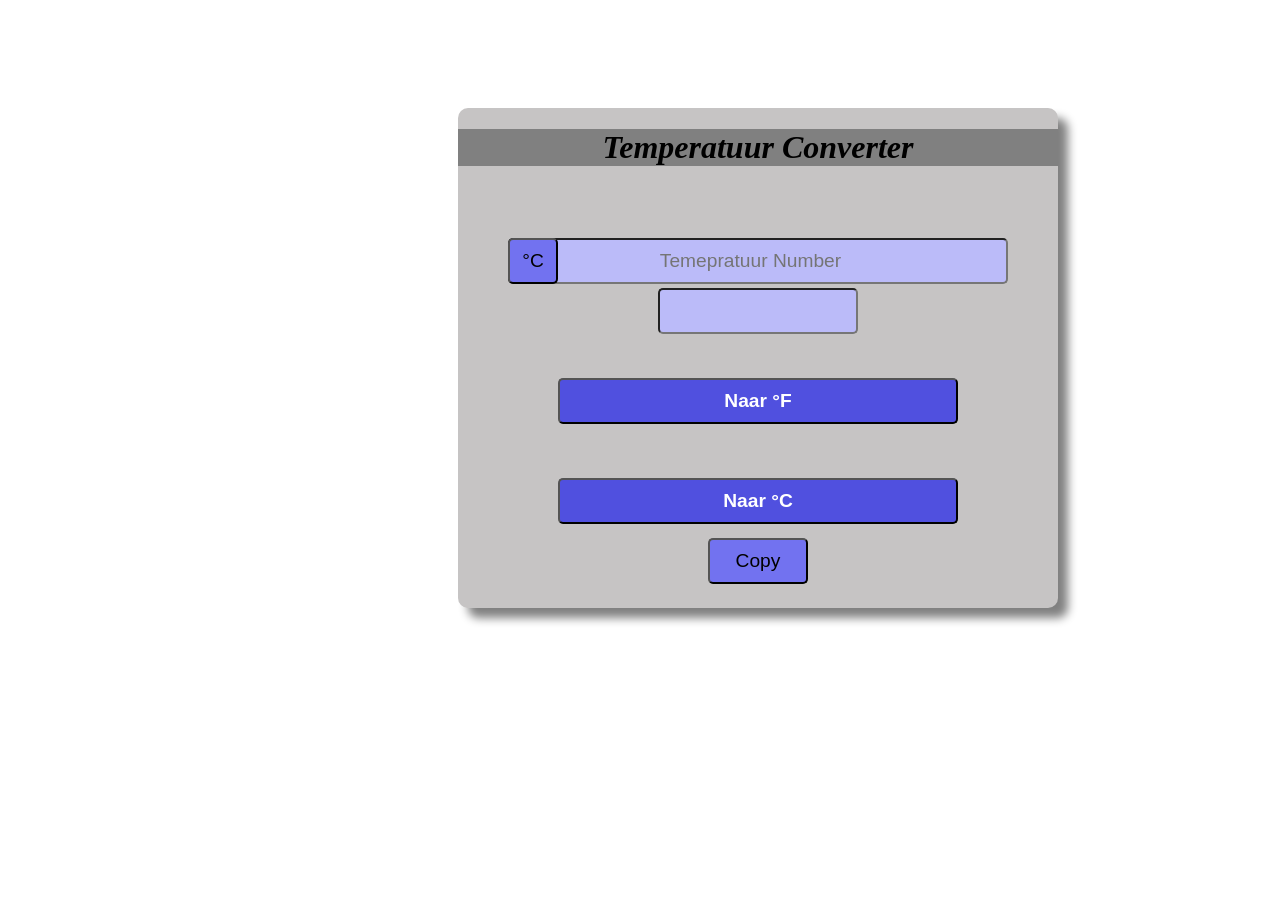
==== SiteAssets/TemepratuurConverter/index.html @ 51cd4a2d "portfolio modern maken" ====
<html lang="nl">
<head>
    <meta charset="UTF-8">
    <meta name="viewport" content="width=device-width, initial-scale=1.0">
    <link rel="stylesheet" href="style.css">
    <script src="script.js"></script>
    <title>Temeprature Converter</title>
</head>
<body>
    
    <div id="container">
        <h1 id="Title">Temperatuur Converter</h1>

        <input type="number" id="UitslagBox" placeholder="Temepratuur Number">
        <button id="CelButton" onclick="ConvertC()" >Naar °C</button>
        <button id="FarButton" onclick="ConvertF()" >Naar °F</button>
        <button id="Shadow" onclick="OnClicked()" >Copy</button>
        <button id="TypeConvert" onclick="ChangeConvert(TypeConvert)" >°C</button>
        <input type="text" readonly="true" id="ResultBox">

    </div>

    <div id="container2" >
        <h1 id="Title">Temperatuur Converter (copy)</h1>

        <input type="number" id="UitslagBox2" placeholder="Temepratuur Number">
        <button id="CelButton2" onclick="ConvertC2()">Naar °C</button>
        <button id="FarButton2" onclick="ConvertF2()">Naar °F</button>
        <button id="TypeConvert2" onclick="ChangeConvert(TypeConvert2)" >°C</button>
        <button id="Shadow2">Copy</button>
        <input type="text" readonly="true" id="ResultBox2">
    </div>

</body>
</html>
---- SiteAssets/TemepratuurConverter/style.css ----
#container {
    
    position: absolute;
    background-color: rgb(198, 196, 196);
    width: 600px;
    height: 500px;
    margin-left: 450px;
    margin-top: 100px;
    border-radius: 10px;
    box-shadow: 10px 10px 10px gray ;
    transition: 1s;


}
#container2 {
    
    position: absolute;
    background-color: rgb(198, 196, 196);
    width: 600px;
    height: 500px;
    margin-left: 900px;
    margin-top: 100px;
    border-radius: 10px;
    box-shadow: 10px 10px 10px gray ;
    opacity: 0;
    transition: 1s;


}


#CelButton {

    position: inherit;
    margin-left: 100px;
    margin-top: 290px;
    text-align: center;
    background-color: rgb(80, 80, 223);
    width: 400px;
    height: auto;
    padding-bottom: 10px;
    padding-top: 10px;
    font-size: larger;
    border-radius: 5px;
    font-weight: bold;
    color: white;
    transition: 0.2s;
    

}
#CelButton:hover{
    scale: 1.1;
}




#CelButton2 {

    position: inherit;
    margin-left: 100px;
    margin-top: 290px;
    text-align: center;
    background-color: rgb(80, 80, 223);
    width: 400px;
    height: auto;
    padding-bottom: 10px;
    padding-top: 10px;
    font-size: larger;
    border-radius: 5px;
    font-weight: bold;
    color: white;
    transition: 0.2s;

}

#FarButton {

    position: inherit;
    margin-left: 100px;
    margin-top: 190px;
    text-align: center;
    background-color: rgb(80, 80, 223);
    width: 400px;
    height: auto;
    padding-bottom: 10px;
    padding-top: 10px;
    font-size: larger;
    border-radius: 5px;
    font-weight: bold;
    color: white;
    transition: 0.2s;

}

#FarButton:hover {
    scale: 1.1;
}


#FarButton2 {

    position: inherit;
    margin-left: 100px;
    margin-top: 190px;
    text-align: center;
    background-color: rgb(80, 80, 223);
    width: 400px;
    height: auto;
    padding-bottom: 10px;
    padding-top: 10px;
    font-size: larger;
    border-radius: 5px;
    font-weight: bold;
    color: white;
    transition: 0.2s;

}
#FarButton2:hover{
    scale: calc(1.1);
}
#CelButton2:hover{
    scale: calc(1.1);
}

#UitslagBox {
    position: inherit;
    margin-left: 50px;
    margin-top: 50px;
    text-align: center;
    background-color: rgb(187, 187, 249);
    width: 500px;
    height: auto;
    padding-bottom: 10px;
    padding-top: 10px;
    font-size: larger;
    border-radius: 5px;
    
    

}
#ResultBox {
    position: inherit;
    margin-left: 200px;
    margin-top: 100px;
    text-align: center;
    background-color: rgb(187, 187, 249);
    width: 200px;
    height: auto;
    padding-bottom: 10px;
    padding-top: 10px;
    font-size: larger;
    border-radius: 5px;
}
#ResultBox2 {
    position: inherit;
    margin-left: 200px;
    margin-top: 100px;
    text-align: center;
    background-color: rgb(187, 187, 249);
    width: 200px;
    height: auto;
    padding-bottom: 10px;
    padding-top: 10px;
    font-size: larger;
    border-radius: 5px;
}

#UitslagBox2 {
    position: inherit;
    margin-left: 50px;
    margin-top: 50px;
    text-align: center;
    background-color: rgb(187, 187, 249);
    width: 500px;
    height: auto;
    padding-bottom: 10px;
    padding-top: 10px;
    font-size: larger;
    border-radius: 5px;
    
    

}

#Title {
    background-color: gray;
    text-align: center;
    font-weight: bolder;
    font-style: italic;

}

#Shadow {
    position: inherit;
    margin-left: 250px;
    margin-top: 350px;
    text-align: center;
    background-color: rgb(114, 114, 240);
    width: 100px;
    height: auto;
    padding-bottom: 10px;
    padding-top: 10px;
    font-size: larger;
    border-radius: 5px;
    transition: 0.5s;


}
#Shadow:hover{
    opacity: 0.7;
}
#Shadow2:hover{
    opacity: 0.7;
}

#Shadow2 {
    position: inherit;
    margin-left: 250px;
    margin-top: 350px;
    text-align: center;
    background-color: rgb(114, 114, 240);
    width: 100px;
    height: auto;
    padding-bottom: 10px;
    padding-top: 10px;
    font-size: larger;
    border-radius: 5px;
    transition: 0.5s;

}

#TypeConvert {
    position: inherit;
    margin-left: 50px;
    margin-top: 50px;
    text-align: center;
    background-color: rgb(114, 114, 240);
    width: 50px;
    height: auto;
    padding-bottom: 10px;
    padding-top: 10px;
    font-size: larger;
    border-radius: 5px;
    transition: 0.5s;
}

#TypeConvert2 {
    position: inherit;
    margin-left: 50px;
    margin-top: 50px;
    text-align: center;
    background-color: rgb(114, 114, 240);
    width: 50px;
    height: auto;
    padding-bottom: 10px;
    padding-top: 10px;
    font-size: larger;
    border-radius: 5px;
    transition: 0.5s;
}
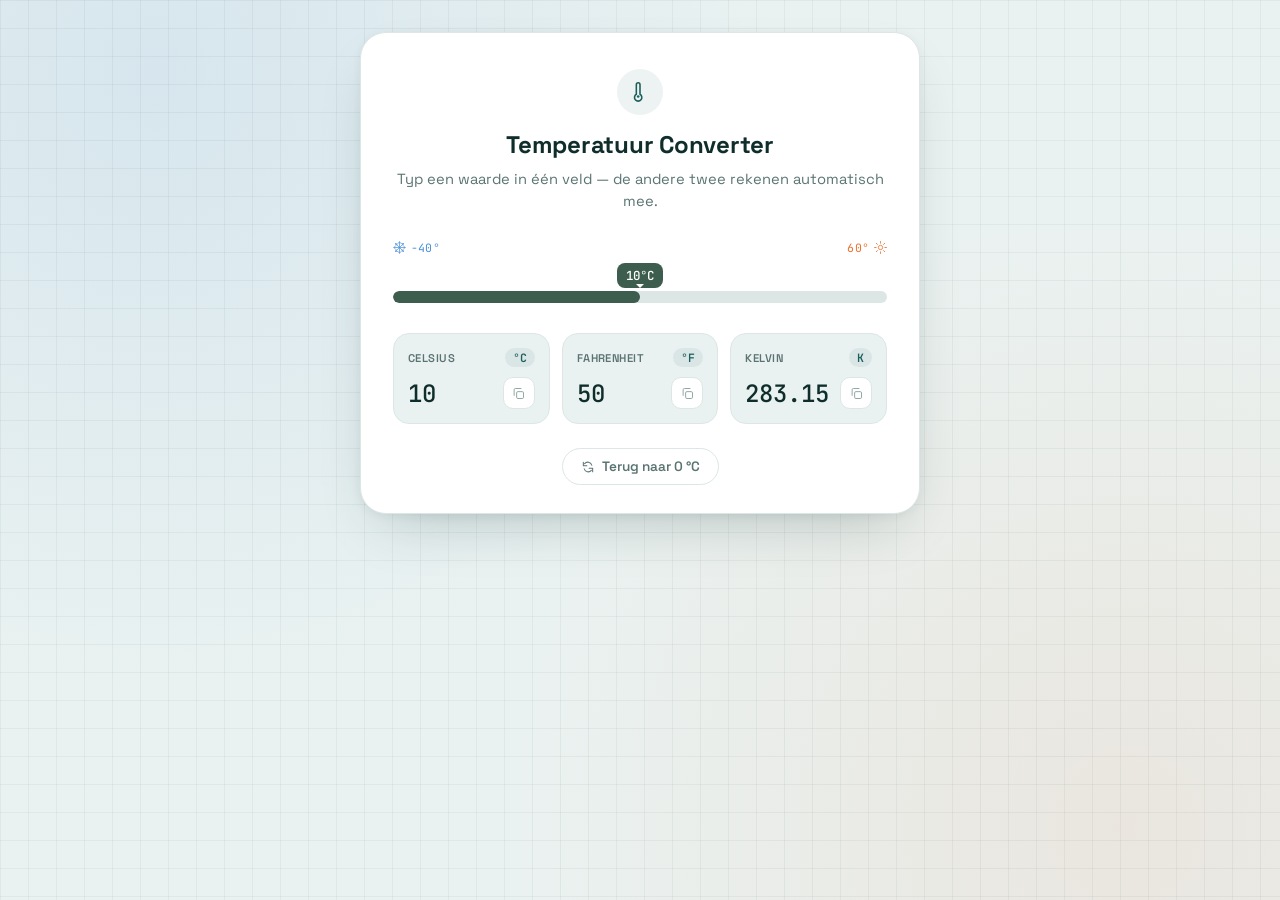
==== commit 30b91a3d: "update portfolio projecten" ====
--- a/SiteAssets/TemepratuurConverter/index.html
+++ b/SiteAssets/TemepratuurConverter/index.html
@@ -1,37 +1,111 @@
+<!DOCTYPE html>
 <html lang="nl">
 <head>
-    <meta charset="UTF-8">
-    <meta name="viewport" content="width=device-width, initial-scale=1.0">
-    <link rel="stylesheet" href="style.css">
-    <script src="script.js"></script>
-    <title>Temeprature Converter</title>
+<meta charset="UTF-8">
+<meta name="viewport" content="width=device-width, initial-scale=1.0">
+<title>Temperatuur Converter</title>
+<link rel="preconnect" href="https://fonts.googleapis.com">
+<link rel="preconnect" href="https://fonts.gstatic.com" crossorigin>
+<link href="https://fonts.googleapis.com/css2?family=Space+Grotesk:wght@500;600;700&family=JetBrains+Mono:wght@400;500;600&display=swap" rel="stylesheet">
+<link rel="stylesheet" href="style.css">
 </head>
 <body>
-    
-    <div id="container">
-        <h1 id="Title">Temperatuur Converter</h1>
 
-        <input type="number" id="UitslagBox" placeholder="Temepratuur Number">
-        <button id="CelButton" onclick="ConvertC()" >Naar °C</button>
-        <button id="FarButton" onclick="ConvertF()" >Naar °F</button>
-        <button id="Shadow" onclick="OnClicked()" >Copy</button>
-        <button id="TypeConvert" onclick="ChangeConvert(TypeConvert)" >°C</button>
-        <input type="text" readonly="true" id="ResultBox">
+  <main class="app">
+    <div class="card">
 
+      <header class="app__header">
+        <div class="app__icon" aria-hidden="true">
+          <svg viewBox="0 0 24 24" fill="none" xmlns="http://www.w3.org/2000/svg">
+            <path d="M12 14.5V4a2 2 0 0 0-4 0v10.5a4 4 0 1 0 4 0Z" stroke="currentColor" stroke-width="1.7" stroke-linecap="round" stroke-linejoin="round"/>
+            <circle cx="10" cy="17" r="1.4" fill="currentColor"/>
+          </svg>
+        </div>
+        <h1>Temperatuur Converter</h1>
+        <p class="app__subtitle">Typ een waarde in één veld — de andere twee rekenen automatisch mee.</p>
+      </header>
+
+      <section class="gauge" aria-label="Temperatuurmeter" id="gauge">
+        <div class="gauge__labels" aria-hidden="true">
+          <span class="gauge__end">
+            <svg viewBox="0 0 24 24" fill="none"><path d="M12 2v20M12 2l-2.5 2M12 2l2.5 2M12 22l-2.5-2M12 22l2.5-2M2 12h20M2 12l2-2.5M2 12l2 2.5M22 12l-2-2.5M22 12l-2 2.5M5 5l14 14M5 5l3.2.5M5 5l.5 3.2M19 19l-3.2-.5M19 19l-.5-3.2M19 5L5 19M19 5l-3.2-.5M19 5l-.5 3.2M5 19l3.2.5M5 19l.5-3.2" stroke="currentColor" stroke-width="1.3" stroke-linecap="round"/></svg>
+            −40°
+          </span>
+          <span class="gauge__end gauge__end--hot">
+            60°
+            <svg viewBox="0 0 24 24" fill="none"><circle cx="12" cy="12" r="4" stroke="currentColor" stroke-width="1.5"/><path d="M12 1v3M12 20v3M4.2 4.2l2.1 2.1M17.7 17.7l2.1 2.1M1 12h3M20 12h3M4.2 19.8l2.1-2.1M17.7 6.3l2.1-2.1" stroke="currentColor" stroke-width="1.5" stroke-linecap="round"/></svg>
+          </span>
+        </div>
+        <div class="gauge__track-wrap">
+          <div class="gauge__badge" id="gaugeBadge">10°C</div>
+          <div class="gauge__track">
+            <div class="gauge__fill" id="gaugeFill"></div>
+          </div>
+        </div>
+      </section>
+
+      <section class="fields" aria-label="Temperatuurwaarden">
+
+        <div class="field" data-unit="celsius">
+          <div class="field__top">
+            <label for="celsius">Celsius</label>
+            <span class="field__chip">°C</span>
+          </div>
+          <div class="field__row">
+            <input type="text" inputmode="decimal" id="celsius" value="10" autocomplete="off" aria-describedby="celsiusHint">
+            <button class="copy-btn" data-copy="celsius" type="button" aria-label="Kopieer Celsius-waarde">
+              <svg class="icon-copy" viewBox="0 0 24 24" fill="none"><rect x="9" y="9" width="11" height="11" rx="2" stroke="currentColor" stroke-width="1.6"/><path d="M5 15V6a2 2 0 0 1 2-2h9" stroke="currentColor" stroke-width="1.6" stroke-linecap="round"/></svg>
+              <svg class="icon-check" viewBox="0 0 24 24" fill="none"><path d="M4 12.5 9 17l11-11" stroke="currentColor" stroke-width="2" stroke-linecap="round" stroke-linejoin="round"/></svg>
+            </button>
+          </div>
+          <p class="field__hint" id="celsiusHint"></p>
+        </div>
+
+        <div class="field" data-unit="fahrenheit">
+          <div class="field__top">
+            <label for="fahrenheit">Fahrenheit</label>
+            <span class="field__chip">°F</span>
+          </div>
+          <div class="field__row">
+            <input type="text" inputmode="decimal" id="fahrenheit" value="50" autocomplete="off" aria-describedby="fahrenheitHint">
+            <button class="copy-btn" data-copy="fahrenheit" type="button" aria-label="Kopieer Fahrenheit-waarde">
+              <svg class="icon-copy" viewBox="0 0 24 24" fill="none"><rect x="9" y="9" width="11" height="11" rx="2" stroke="currentColor" stroke-width="1.6"/><path d="M5 15V6a2 2 0 0 1 2-2h9" stroke="currentColor" stroke-width="1.6" stroke-linecap="round"/></svg>
+              <svg class="icon-check" viewBox="0 0 24 24" fill="none"><path d="M4 12.5 9 17l11-11" stroke="currentColor" stroke-width="2" stroke-linecap="round" stroke-linejoin="round"/></svg>
+            </button>
+          </div>
+          <p class="field__hint" id="fahrenheitHint"></p>
+        </div>
+
+        <div class="field" data-unit="kelvin">
+          <div class="field__top">
+            <label for="kelvin">Kelvin</label>
+            <span class="field__chip">K</span>
+          </div>
+          <div class="field__row">
+            <input type="text" inputmode="decimal" id="kelvin" value="283.15" autocomplete="off" aria-describedby="kelvinHint">
+            <button class="copy-btn" data-copy="kelvin" type="button" aria-label="Kopieer Kelvin-waarde">
+              <svg class="icon-copy" viewBox="0 0 24 24" fill="none"><rect x="9" y="9" width="11" height="11" rx="2" stroke="currentColor" stroke-width="1.6"/><path d="M5 15V6a2 2 0 0 1 2-2h9" stroke="currentColor" stroke-width="1.6" stroke-linecap="round"/></svg>
+              <svg class="icon-check" viewBox="0 0 24 24" fill="none"><path d="M4 12.5 9 17l11-11" stroke="currentColor" stroke-width="2" stroke-linecap="round" stroke-linejoin="round"/></svg>
+            </button>
+          </div>
+          <p class="field__hint" id="kelvinHint">Kan niet negatief zijn — dat is kouder dan het absolute nulpunt.</p>
+        </div>
+
+      </section>
+
+      <div class="actions">
+        <button id="resetBtn" class="btn-reset" type="button">
+          <svg viewBox="0 0 24 24" fill="none"><path d="M4 4v6h6M20 20v-6h-6" stroke="currentColor" stroke-width="1.8" stroke-linecap="round" stroke-linejoin="round"/><path d="M5.5 15a7 7 0 0 0 12.3 2.7M18.5 9a7 7 0 0 0-12.3-2.7" stroke="currentColor" stroke-width="1.8" stroke-linecap="round" stroke-linejoin="round"/></svg>
+          Terug naar 0 °C
+        </button>
+      </div>
+
+      
     </div>
 
-    <div id="container2" >
-        <h1 id="Title">Temperatuur Converter (copy)</h1>
+    <p class="sr-only" id="status" role="status" aria-live="polite"></p>
+  </main>
 
-        <input type="number" id="UitslagBox2" placeholder="Temepratuur Number">
-        <button id="CelButton2" onclick="ConvertC2()">Naar °C</button>
-        <button id="FarButton2" onclick="ConvertF2()">Naar °F</button>
-        <button id="TypeConvert2" onclick="ChangeConvert(TypeConvert2)" >°C</button>
-        <button id="Shadow2">Copy</button>
-        <input type="text" readonly="true" id="ResultBox2">
-    </div>
-
+  <script src="script.js"></script>
 </body>
 </html>
-
-
--- a/SiteAssets/TemepratuurConverter/style.css
+++ b/SiteAssets/TemepratuurConverter/style.css
@@ -1,266 +1,368 @@
-#container {
-    
-    position: absolute;
-    background-color: rgb(198, 196, 196);
-    width: 600px;
-    height: 500px;
-    margin-left: 450px;
-    margin-top: 100px;
-    border-radius: 10px;
-    box-shadow: 10px 10px 10px gray ;
-    transition: 1s;
-
-
-}
-#container2 {
-    
-    position: absolute;
-    background-color: rgb(198, 196, 196);
-    width: 600px;
-    height: 500px;
-    margin-left: 900px;
-    margin-top: 100px;
-    border-radius: 10px;
-    box-shadow: 10px 10px 10px gray ;
-    opacity: 0;
-    transition: 1s;
-
-
-}
-
-
-#CelButton {
-
-    position: inherit;
-    margin-left: 100px;
-    margin-top: 290px;
-    text-align: center;
-    background-color: rgb(80, 80, 223);
-    width: 400px;
-    height: auto;
-    padding-bottom: 10px;
-    padding-top: 10px;
-    font-size: larger;
-    border-radius: 5px;
-    font-weight: bold;
-    color: white;
-    transition: 0.2s;
-    
-
-}
-#CelButton:hover{
-    scale: 1.1;
-}
-
-
-
-
-#CelButton2 {
-
-    position: inherit;
-    margin-left: 100px;
-    margin-top: 290px;
-    text-align: center;
-    background-color: rgb(80, 80, 223);
-    width: 400px;
-    height: auto;
-    padding-bottom: 10px;
-    padding-top: 10px;
-    font-size: larger;
-    border-radius: 5px;
-    font-weight: bold;
-    color: white;
-    transition: 0.2s;
-
-}
-
-#FarButton {
-
-    position: inherit;
-    margin-left: 100px;
-    margin-top: 190px;
-    text-align: center;
-    background-color: rgb(80, 80, 223);
-    width: 400px;
-    height: auto;
-    padding-bottom: 10px;
-    padding-top: 10px;
-    font-size: larger;
-    border-radius: 5px;
-    font-weight: bold;
-    color: white;
-    transition: 0.2s;
-
-}
-
-#FarButton:hover {
-    scale: 1.1;
-}
-
-
-#FarButton2 {
-
-    position: inherit;
-    margin-left: 100px;
-    margin-top: 190px;
-    text-align: center;
-    background-color: rgb(80, 80, 223);
-    width: 400px;
-    height: auto;
-    padding-bottom: 10px;
-    padding-top: 10px;
-    font-size: larger;
-    border-radius: 5px;
-    font-weight: bold;
-    color: white;
-    transition: 0.2s;
-
-}
-#FarButton2:hover{
-    scale: calc(1.1);
-}
-#CelButton2:hover{
-    scale: calc(1.1);
-}
-
-#UitslagBox {
-    position: inherit;
-    margin-left: 50px;
-    margin-top: 50px;
-    text-align: center;
-    background-color: rgb(187, 187, 249);
-    width: 500px;
-    height: auto;
-    padding-bottom: 10px;
-    padding-top: 10px;
-    font-size: larger;
-    border-radius: 5px;
-    
-    
-
-}
-#ResultBox {
-    position: inherit;
-    margin-left: 200px;
-    margin-top: 100px;
-    text-align: center;
-    background-color: rgb(187, 187, 249);
-    width: 200px;
-    height: auto;
-    padding-bottom: 10px;
-    padding-top: 10px;
-    font-size: larger;
-    border-radius: 5px;
-}
-#ResultBox2 {
-    position: inherit;
-    margin-left: 200px;
-    margin-top: 100px;
-    text-align: center;
-    background-color: rgb(187, 187, 249);
-    width: 200px;
-    height: auto;
-    padding-bottom: 10px;
-    padding-top: 10px;
-    font-size: larger;
-    border-radius: 5px;
-}
-
-#UitslagBox2 {
-    position: inherit;
-    margin-left: 50px;
-    margin-top: 50px;
-    text-align: center;
-    background-color: rgb(187, 187, 249);
-    width: 500px;
-    height: auto;
-    padding-bottom: 10px;
-    padding-top: 10px;
-    font-size: larger;
-    border-radius: 5px;
-    
-    
-
-}
-
-#Title {
-    background-color: gray;
-    text-align: center;
-    font-weight: bolder;
-    font-style: italic;
-
-}
-
-#Shadow {
-    position: inherit;
-    margin-left: 250px;
-    margin-top: 350px;
-    text-align: center;
-    background-color: rgb(114, 114, 240);
-    width: 100px;
-    height: auto;
-    padding-bottom: 10px;
-    padding-top: 10px;
-    font-size: larger;
-    border-radius: 5px;
-    transition: 0.5s;
-
-
-}
-#Shadow:hover{
-    opacity: 0.7;
-}
-#Shadow2:hover{
-    opacity: 0.7;
-}
-
-#Shadow2 {
-    position: inherit;
-    margin-left: 250px;
-    margin-top: 350px;
-    text-align: center;
-    background-color: rgb(114, 114, 240);
-    width: 100px;
-    height: auto;
-    padding-bottom: 10px;
-    padding-top: 10px;
-    font-size: larger;
-    border-radius: 5px;
-    transition: 0.5s;
-
-}
-
-#TypeConvert {
-    position: inherit;
-    margin-left: 50px;
-    margin-top: 50px;
-    text-align: center;
-    background-color: rgb(114, 114, 240);
-    width: 50px;
-    height: auto;
-    padding-bottom: 10px;
-    padding-top: 10px;
-    font-size: larger;
-    border-radius: 5px;
-    transition: 0.5s;
-}
-
-#TypeConvert2 {
-    position: inherit;
-    margin-left: 50px;
-    margin-top: 50px;
-    text-align: center;
-    background-color: rgb(114, 114, 240);
-    width: 50px;
-    height: auto;
-    padding-bottom: 10px;
-    padding-top: 10px;
-    font-size: larger;
-    border-radius: 5px;
-    transition: 0.5s;
-}
-
-
-
-
-
+:root {
+  --bg: #EAF2F1;
+  --grid-line: rgba(15, 46, 43, 0.05);
+  --surface: #FFFFFF;
+  --border: #DCE7E5;
+  --ink: #0F2E2B;
+  --ink-soft: #5A7472;
+  --ink-faint: #93A8A6;
+
+  --cold: #2D7DD2;
+  --hot: #E8590C;
+  --brand: #1B5E5B;
+  --brand-soft: rgba(27, 94, 91, 0.08);
+  --warning: #C9460C;
+  --warning-soft: rgba(201, 70, 12, 0.08);
+
+  --radius-lg: 26px;
+  --radius-md: 16px;
+  --radius-sm: 10px;
+
+  --shadow-card: 0 24px 60px -24px rgba(15, 46, 43, 0.28), 0 2px 10px rgba(15, 46, 43, 0.06);
+
+  --font-display: 'Space Grotesk', 'Segoe UI', sans-serif;
+  --font-mono: 'JetBrains Mono', 'SFMono-Regular', Consolas, monospace;
+
+  --ease: cubic-bezier(0.22, 1, 0.36, 1);
+}
+
+* { box-sizing: border-box; }
+
+html, body {
+  margin: 0;
+  min-height: 100%;
+}
+
+body {
+  font-family: var(--font-display);
+  color: var(--ink);
+  background-color: var(--bg);
+  background-image:
+    linear-gradient(var(--grid-line) 1px, transparent 1px),
+    linear-gradient(90deg, var(--grid-line) 1px, transparent 1px),
+    radial-gradient(circle at 12% 8%, rgba(45, 125, 210, 0.10), transparent 45%),
+    radial-gradient(circle at 88% 92%, rgba(232, 89, 12, 0.08), transparent 45%);
+  background-size: 28px 28px, 28px 28px, auto, auto;
+  display: flex;
+  align-items: center;
+  justify-content: center;
+  padding: 32px 18px;
+}
+
+.app {
+  width: 100%;
+  max-width: 560px;
+}
+
+
+.card {
+  background: var(--surface);
+  border: 1px solid var(--border);
+  border-radius: var(--radius-lg);
+  box-shadow: var(--shadow-card);
+  padding: 36px 32px 28px;
+  animation: rise 0.6s var(--ease) both;
+}
+
+@keyframes rise {
+  from { opacity: 0; transform: translateY(14px); }
+  to { opacity: 1; transform: translateY(0); }
+}
+
+
+.app__header {
+  text-align: center;
+  margin-bottom: 28px;
+}
+
+.app__icon {
+  width: 46px;
+  height: 46px;
+  margin: 0 auto 14px;
+  border-radius: 50%;
+  background: var(--brand-soft);
+  color: var(--brand);
+  display: grid;
+  place-items: center;
+}
+
+.app__icon svg { width: 22px; height: 22px; }
+
+.app__header h1 {
+  font-size: 1.5rem;
+  font-weight: 700;
+  letter-spacing: -0.01em;
+  margin: 0 0 8px;
+}
+
+.app__subtitle {
+  margin: 0;
+  font-size: 0.92rem;
+  color: var(--ink-soft);
+  line-height: 1.5;
+}
+
+
+.gauge {
+  margin-bottom: 30px;
+}
+
+.gauge__labels {
+  display: flex;
+  justify-content: space-between;
+  align-items: center;
+  font-family: var(--font-mono);
+  font-size: 0.72rem;
+  color: var(--ink-faint);
+  margin-bottom: 8px;
+  letter-spacing: 0.02em;
+}
+
+.gauge__end {
+  display: inline-flex;
+  align-items: center;
+  gap: 5px;
+}
+
+.gauge__end svg { width: 13px; height: 13px; }
+.gauge__end--hot { color: var(--hot); opacity: 0.85; }
+.gauge__end:first-child { color: var(--cold); opacity: 0.85; }
+
+.gauge__track-wrap {
+  position: relative;
+  padding-top: 28px;
+}
+
+.gauge__track {
+  position: relative;
+  height: 12px;
+  background: var(--border);
+  border-radius: 999px;
+  overflow: hidden;
+}
+
+.gauge__fill {
+  position: absolute;
+  inset: 0;
+  width: 50%;
+  border-radius: inherit;
+  background: var(--brand);
+  transition: width 0.45s var(--ease), background-color 0.45s var(--ease);
+}
+
+.gauge__badge {
+  position: absolute;
+  top: 0;
+  left: 50%;
+  transform: translateX(-50%);
+  background: var(--brand);
+  color: #fff;
+  font-family: var(--font-mono);
+  font-size: 0.78rem;
+  font-weight: 500;
+  padding: 4px 9px;
+  border-radius: 8px;
+  white-space: nowrap;
+  transition: left 0.45s var(--ease), background-color 0.45s var(--ease);
+  pointer-events: none;
+}
+
+.gauge__badge::after {
+  content: '';
+  position: absolute;
+  bottom: -4px;
+  left: 50%;
+  transform: translateX(-50%);
+  border: 4px solid transparent;
+  border-top-color: currentColor;
+  color: inherit;
+}
+
+
+.fields {
+  display: grid;
+  grid-template-columns: repeat(3, 1fr);
+  gap: 12px;
+}
+
+.field {
+  min-width: 0;
+  background: var(--bg);
+  border: 1px solid var(--border);
+  border-radius: var(--radius-md);
+  padding: 14px;
+  transition: border-color 0.2s, box-shadow 0.2s;
+}
+
+.field:focus-within {
+  border-color: var(--brand);
+  box-shadow: 0 0 0 3px var(--brand-soft);
+  background: var(--surface);
+}
+
+.field--warning {
+  border-color: var(--warning);
+  background: var(--warning-soft);
+}
+
+.field__top {
+  display: flex;
+  align-items: center;
+  justify-content: space-between;
+  margin-bottom: 10px;
+}
+
+.field__top label {
+  font-size: 0.7rem;
+  font-weight: 600;
+  letter-spacing: 0.04em;
+  text-transform: uppercase;
+  color: var(--ink-soft);
+}
+
+.field__chip {
+  font-family: var(--font-mono);
+  font-size: 0.72rem;
+  font-weight: 600;
+  color: var(--brand);
+  background: var(--brand-soft);
+  padding: 2px 8px;
+  border-radius: 999px;
+}
+
+.field__row {
+  display: flex;
+  align-items: center;
+  gap: 8px;
+}
+
+.field input {
+  flex: 1;
+  min-width: 0;
+  border: none;
+  background: transparent;
+  font-family: var(--font-mono);
+  font-size: 1.5rem;
+  font-weight: 500;
+  color: var(--ink);
+  outline: none;
+  padding: 0;
+  -webkit-appearance: none;
+}
+
+.field input::selection {
+  background: var(--brand-soft);
+}
+
+.copy-btn {
+  flex-shrink: 0;
+  width: 32px;
+  height: 32px;
+  border-radius: var(--radius-sm);
+  border: 1px solid var(--border);
+  background: var(--surface);
+  color: var(--ink-faint);
+  display: grid;
+  place-items: center;
+  cursor: pointer;
+  transition: background-color 0.18s, color 0.18s, border-color 0.18s, transform 0.12s;
+}
+
+.copy-btn svg { width: 15px; height: 15px; }
+.copy-btn .icon-check { display: none; }
+
+.copy-btn:hover {
+  border-color: var(--brand);
+  color: var(--brand);
+  background: var(--brand-soft);
+}
+
+.copy-btn:active { transform: scale(0.93); }
+
+.copy-btn.is-copied {
+  background: var(--brand);
+  border-color: var(--brand);
+  color: #fff;
+}
+
+.copy-btn.is-copied .icon-copy { display: none; }
+.copy-btn.is-copied .icon-check { display: block; }
+
+.field__hint {
+  margin: 8px 2px 0;
+  font-size: 0.72rem;
+  color: var(--warning);
+  min-height: 0;
+  line-height: 1.4;
+  display: none;
+}
+
+.field--warning .field__hint { display: block; }
+
+/* ===== Actions ===== */
+.actions {
+  display: flex;
+  justify-content: center;
+  margin-top: 24px;
+}
+
+.btn-reset {
+  display: inline-flex;
+  align-items: center;
+  gap: 7px;
+  background: transparent;
+  border: 1px solid var(--border);
+  color: var(--ink-soft);
+  font-family: var(--font-display);
+  font-size: 0.85rem;
+  font-weight: 600;
+  padding: 9px 18px;
+  border-radius: 999px;
+  cursor: pointer;
+  transition: border-color 0.18s, color 0.18s, background-color 0.18s;
+}
+
+.btn-reset svg { width: 14px; height: 14px; }
+
+.btn-reset:hover {
+  border-color: var(--brand);
+  color: var(--brand);
+  background: var(--brand-soft);
+}
+
+.app__footer {
+  text-align: center;
+  margin: 22px 0 0;
+  font-size: 0.72rem;
+  color: var(--ink-faint);
+}
+
+
+.sr-only {
+  position: absolute;
+  width: 1px;
+  height: 1px;
+  overflow: hidden;
+  clip: rect(0 0 0 0);
+  white-space: nowrap;
+}
+
+
+@media (max-width: 560px) {
+  .card { padding: 28px 20px 22px; }
+  .fields { grid-template-columns: 1fr; }
+  .field input { font-size: 1.7rem; }
+}
+
+
+:focus-visible {
+  outline: 2px solid var(--brand);
+  outline-offset: 2px;
+}
+
+@media (prefers-reduced-motion: reduce) {
+  .card { animation: none; }
+  .gauge__fill, .gauge__badge, .copy-btn, .btn-reset, .field {
+    transition: none;
+  }
+}
